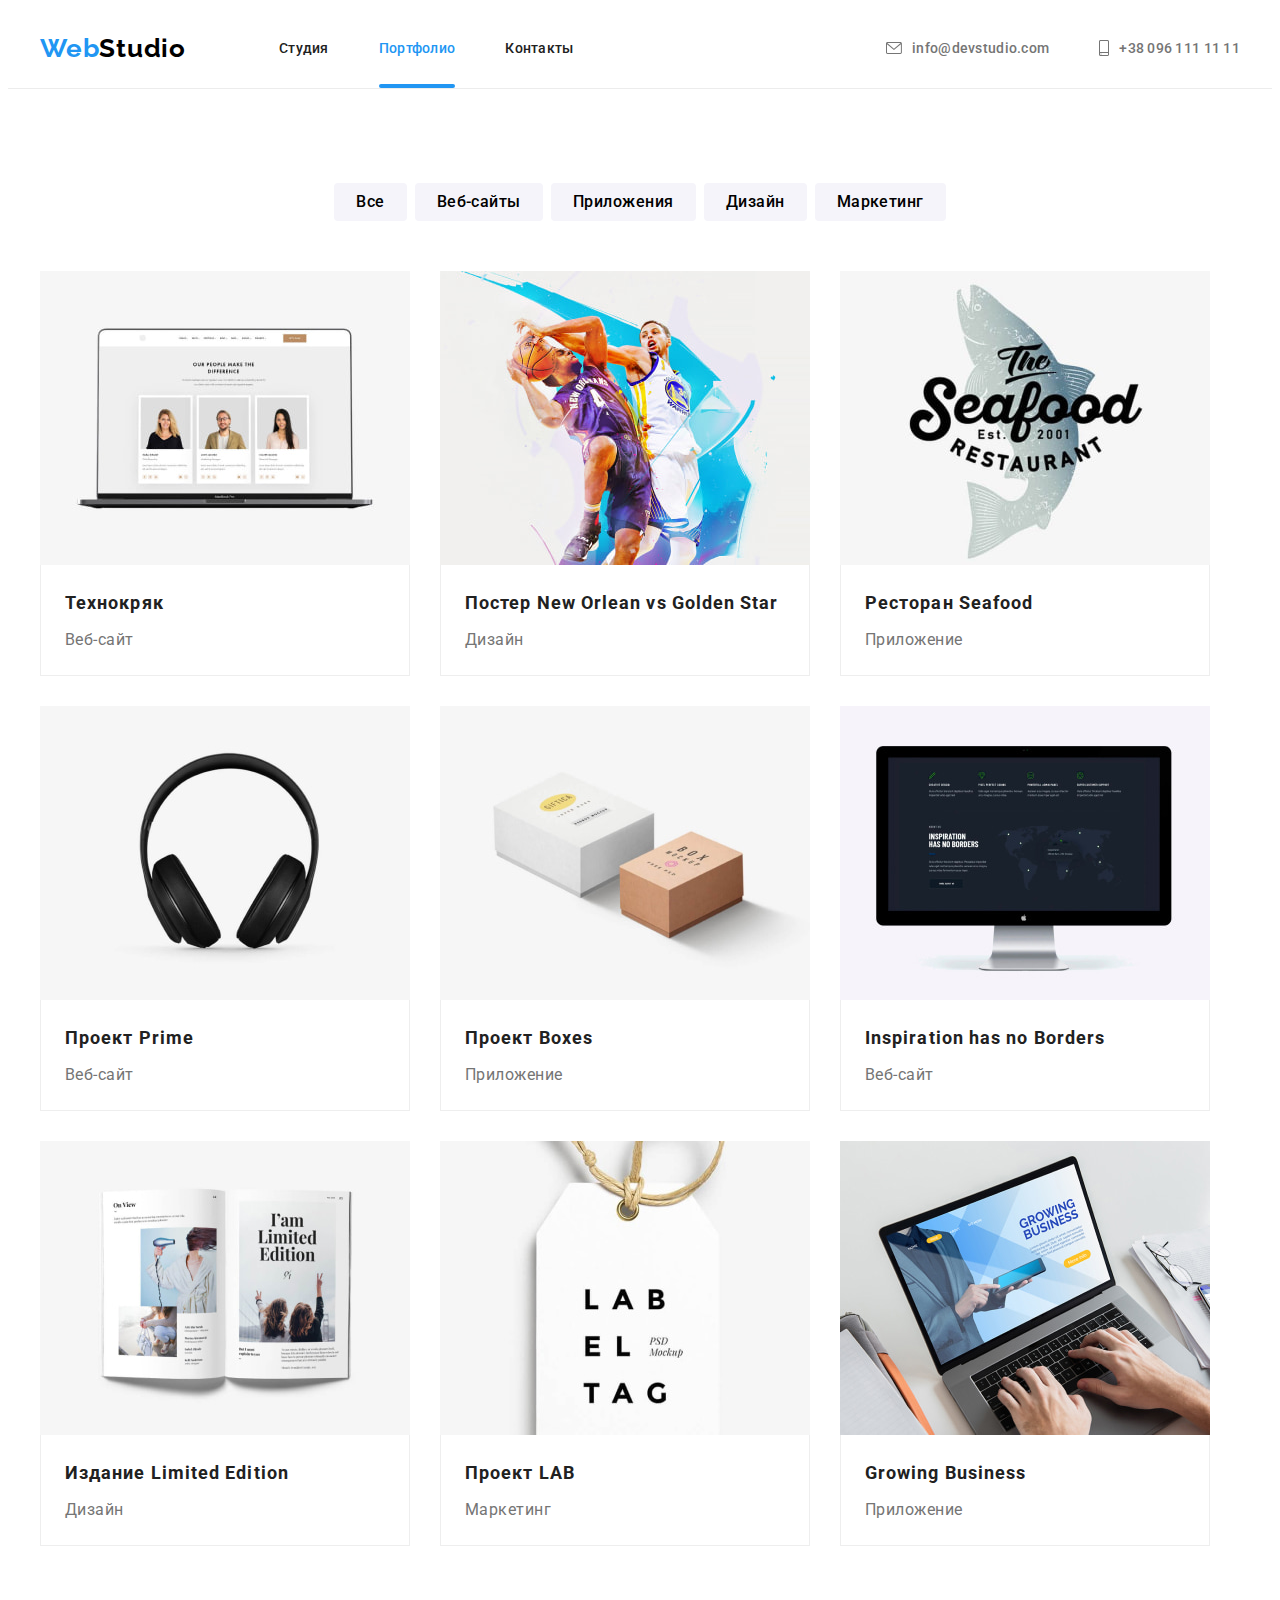
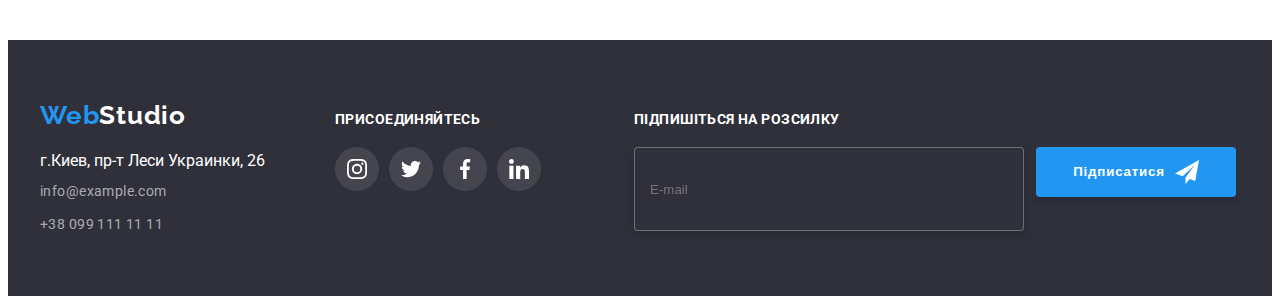
==== portfolio.html @ f4f4c323 "Initial commit" ====
<!DOCTYPE html>
<html lang="ru">
  <head>
    <meta charset="UTF-8" />
    <meta http-equiv="X-UA-Compatible" content="IE=edge" />
    <meta name="viewport" content="width=device-width, initial-scale=1.0" />
    <title>Portfolio</title>
    <link
      rel="stylesheet"
      href="https://cdnjs.cloudflare.com/ajax/libs/modern-normalize/1.1.0/modern-normalize.min.css"
      integrity="sha512-wpPYUAdjBVSE4KJnH1VR1HeZfpl1ub8YT/NKx4PuQ5NmX2tKuGu6U/JRp5y+Y8XG2tV+wKQpNHVUX03MfMFn9Q=="
      crossorigin="anonymous"
      referrerpolicy="no-referrer"
    />
    <link rel="preconnect" href="https://fonts.googleapis.com" />
    <link rel="preconnect" href="https://fonts.gstatic.com" crossorigin />
    <link
      href="https://fonts.googleapis.com/css2?family=Raleway:wght@700&family=Roboto:wght@400;500;700;900&display=swap"
      rel="stylesheet"
    />
    <link rel="stylesheet" href="./css/styles.css" />
  </head>

  <body>
    <!--шапка-------------->
    <header class="header">
      <div class="container container-nav">
        <a class="logo link" href="./index.html"> <span>Web</span>Studio </a>
        <nav class="main-nav">
          <ul class="site-nav list">
            <li class="item">
              <a class="link" href="./index.html">Студия </a>
            </li>
            <li class="item">
              <a class="link current" href="./portfolio.html">Портфолио </a>
            </li>
            <li class="item">
              <a class="link" href="">Контакты </a>
            </li>
          </ul>
        </nav>
        <ul class="auth-nav list">
          <li class="item">
            <a class="contacts link" href="mailto:info@devstudio.com">
              <svg class="icon-auth-nav" width="16" height="12">
                <use href="./images/icons.svg#envelope"></use>
              </svg>
              info@devstudio.com
            </a>
          </li>
          <li class="item">
            <a class="contacts link" href="tel:+380961111111">
              <svg class="icon-auth-nav" width="10" height="16">
                <use href="./images/icons.svg#smartphone"></use>
              </svg>
              +38 096 111 11 11
            </a>
          </li>
        </ul>
      </div>
    </header>
    <main>
      <section class="portfolio section">
        <!------ фильтр кнопок ------->
        <div class="container portfolio-container">
          <h1 class="visually-hidden">Наши работы</h1>
          <ul class="portfolio-btn list">
            <li class="item"><button class="btn" type="button">Все</button></li>
            <li class="item"><button class="btn" type="button">Веб-сайты</button></li>
            <li class="item"><button class="btn" type="button">Приложения</button></li>
            <li class="item"><button class="btn" type="button">Дизайн</button></li>
            <li class="item"><button class="btn" type="button">Маркетинг</button></li>
          </ul>

          <!------ секция портфолио ----- -->

          <ul class="portfolio-list list">
            <li class="item">
              <a class="portfolio-link link" href="">
                <div class="portfolio-box">
                  <img src="./images/portfolio/pic1.jpg" alt="ноутбук" width="370" height="294" />
                  <div class="portfolio-overlay">
                    <p class="portfolio-overlay-text">
                      Ресурс предлагает комплексные предложения с разным уровнем функционала и
                      сервисов. Все это позволит посетителю получить исчерпывающие сведения о
                      компании или частном лице.
                    </p>
                  </div>
                </div>

                <div class="portfolio-wrapper">
                  <h2 class="portfolio-title">Технокряк</h2>
                  <p class="portfolio-text">Веб-сайт</p>
                </div>
              </a>
            </li>
            <li class="item">
              <a class="portfolio-link link" href="">
                <div class="portfolio-box">
                  <img
                    src="./images/portfolio/pic2.jpg"
                    alt="баскейтболисты"
                    width="370"
                    height="294"
                  />
                  <div class="portfolio-overlay">
                    <p class="portfolio-overlay-text">
                      Lorem ipsum dolor sit amet consectetur adipisicing elit. Expedita, recusandae.
                    </p>
                  </div>
                </div>
                <div class="portfolio-wrapper">
                  <h2 class="portfolio-title">Постер New Orlean vs Golden Star</h2>
                  <p class="portfolio-text">Дизайн</p>
                </div>
              </a>
            </li>
            <li class="item">
              <a class="portfolio-link link" href="">
                <div class="portfolio-box">
                  <img
                    src="./images/portfolio/pic3.jpg"
                    alt="постер ресторана"
                    width="370"
                    height="294"
                  />
                  <div class="portfolio-overlay">
                    <p class="portfolio-overlay-text">
                      Lorem ipsum dolor sit amet consectetur adipisicing elit. Expedita, recusandae.
                    </p>
                  </div>
                </div>
                <div class="portfolio-wrapper">
                  <h2 class="portfolio-title">Ресторан Seafood</h2>
                  <p class="portfolio-text">Приложение</p>
                </div>
              </a>
            </li>
            <li class="item">
              <a class="portfolio-link link" href="">
                <div class="portfolio-box">
                  <img src="./images/portfolio/pic4.jpg" alt="наушники" width="370" height="294" />
                  <div class="portfolio-overlay">
                    <p class="portfolio-overlay-text">
                      Lorem ipsum dolor sit amet consectetur adipisicing elit. Expedita, recusandae.
                    </p>
                  </div>
                </div>
                <div class="portfolio-wrapper">
                  <h2 class="portfolio-title">Проект Prime</h2>
                  <p class="portfolio-text">Веб-сайт</p>
                </div>
              </a>
            </li>
            <li class="item">
              <a class="portfolio-link link" href="">
                <div class="portfolio-box">
                  <img src="./images/portfolio/pic5.jpg" alt="коробки" width="370" height="294" />
                  <div class="portfolio-overlay">
                    <p class="portfolio-overlay-text">
                      Lorem ipsum dolor sit amet consectetur adipisicing elit. Expedita, recusandae.
                    </p>
                  </div>
                </div>
                <div class="portfolio-wrapper">
                  <h2 class="portfolio-title">Проект Boxes</h2>
                  <p class="portfolio-text">Приложение</p>
                </div>
              </a>
            </li>
            <li class="item">
              <a class="portfolio-link link" href="">
                <div class="portfolio-box">
                  <img src="./images/portfolio/pic6.jpg" alt="монитор" width="370" height="294" />
                  <div class="portfolio-overlay">
                    <p class="portfolio-overlay-text">
                      Lorem ipsum dolor sit amet consectetur adipisicing elit. Expedita, recusandae.
                    </p>
                  </div>
                </div>
                <div class="portfolio-wrapper">
                  <h2 class="portfolio-title">Inspiration has no Borders</h2>
                  <p class="portfolio-text">Веб-сайт</p>
                </div>
              </a>
            </li>
            <li class="item">
              <a class="portfolio-link link" href="">
                <div class="portfolio-box">
                  <img src="./images/portfolio/pic7.jpg" alt="книга" width="370" height="294" />
                  <div class="portfolio-overlay">
                    <p class="portfolio-overlay-text">
                      Lorem ipsum dolor sit amet consectetur adipisicing elit. Expedita, recusandae.
                    </p>
                  </div>
                </div>
                <div class="portfolio-wrapper">
                  <h2 class="portfolio-title">Издание Limited Edition</h2>
                  <p class="portfolio-text">Дизайн</p>
                </div>
              </a>
            </li>
            <li class="item">
              <a class="portfolio-link link" href="">
                <div class="portfolio-box">
                  <img src="./images/portfolio/pic8.jpg" alt="бирка" width="370" height="294" />
                  <div class="portfolio-overlay">
                    <p class="portfolio-overlay-text">
                      Lorem ipsum dolor sit amet consectetur adipisicing elit. Expedita, recusandae.
                    </p>
                  </div>
                </div>
                <div class="portfolio-wrapper">
                  <h2 class="portfolio-title">Проект LAB</h2>
                  <p class="portfolio-text">Маркетинг</p>
                </div>
              </a>
            </li>
            <li class="item">
              <a class="portfolio-link link" href="">
                <div class="portfolio-box">
                  <img src="./images/portfolio/pic9.jpg" alt="ноутбук" width="370" height="294" />
                  <div class="portfolio-overlay">
                    <p class="portfolio-overlay-text">
                      Lorem ipsum dolor sit amet consectetur adipisicing elit. Expedita, recusandae.
                    </p>
                  </div>
                </div>
                <div class="portfolio-wrapper">
                  <h2 class="portfolio-title">Growing Business</h2>
                  <p class="portfolio-text">Приложение</p>
                </div>
              </a>
            </li>
          </ul>
        </div>
      </section>
    </main>
    <!-------- Подвал------------------->
    <footer class="footer">
      <div class="container footer-container">
        <div class="left">
          <a class="logo-footer link" href="./index.html"> <span>Web</span>Studio </a>
          <address>
            <ul class="Address list">
              <li class="item">
                <a
                  class="address-map link"
                  href="https://goo.gl/maps/EmExBme9vj8FNuMq9"
                  target="_blank"
                  rel="noreferrer noopener"
                  >г.Киев, пр-т Леси Украинки, 26</a
                >
              </li>
              <li class="item">
                <a class="address-contact link" href="maito:info@example.com">info@example.com</a>
              </li>
              <li class="item">
                <a class="address-contact link" href="tel:+380991111111">+38 099 111 11 11</a>
              </li>
            </ul>
          </address>
        </div>
        <div class="right">
          <h3 class="right-title">присоединяйтесь</h3>
          <ul class="socials list">
            <li class="socials-item">
              <a
                class="socials-link socials-footer link"
                href=""
                target="_blank"
                rel="noopener noreferrer"
                aria-label="instagram"
              >
                <svg class="social-icons" width="20" height="20">
                  <use href="./images/icons.svg#instagram"></use>
                </svg>
              </a>
            </li>
            <li class="socials-item">
              <a
                class="socials-link socials-footer link"
                href=""
                target="_blank"
                rel="noopener noreferrer"
                aria-label="instagram"
              >
                <svg class="social-icons" width="20" height="20">
                  <use href="./images/icons.svg#twitter"></use>
                </svg>
              </a>
            </li>
            <li class="socials-item">
              <a
                class="socials-link socials-footer link"
                href=""
                target="_blank"
                rel="noopener noreferrer"
                aria-label="instagram"
              >
                <svg class="social-icons" width="20" height="20">
                  <use href="./images/icons.svg#facebook"></use>
                </svg>
              </a>
            </li>
            <li class="socials-item">
              <a
                class="socials-link socials-footer link"
                href=""
                target="_blank"
                rel="noopener noreferrer"
                aria-label="instagram"
              >
                <svg class="social-icons" width="20" height="20">
                  <use href="./images/icons.svg#linkedin"></use>
                </svg>
              </a>
            </li>
          </ul>
        </div>

        <form class="form-footer" name="subscribe">
          <h2 class="form-title">Підпишіться на розсилку</h2>
          <div class="form-footer-wrap">
            <label>
              <input class="form-footer-email" type="email" name="email" placeholder="E-mail" />
            </label>
            <button class="form-footer-btn" type="submit">
              Підписатися
              <svg width="24" height="24">
                <use href="./images/icons.svg#icon-send"></use>
              </svg>
            </button>
          </div>
        </form>
      </div>
    </footer>
  </body>
</html>
---- css/styles.css ----
/* цвет основного текста черный #757575  ; */
/* вторичный цвет текста #212121 */
/* background секции hero #2F303A; */
/* цвет logo #000000 и #2196F3 */

:root{
    --accent-color: #2196F3;
    --primary-txt-cl: #757575;
    --title-txt-cl: #212121;
    --primary-bg-cl: #2F303A;
    --secondary-bg-cl: #F5F4FA; 
    --white-cl: #FFFFFF;
    --card-bg-cl:#FFFFFF;
}
body {
    color: var(--primary-text-color);
    font-family: 'Roboto', sans-serif;
    }

.list {
    list-style: none;
}
.link {
    text-decoration: none;
}
.container {
    width: 1200px;
    margin-left: auto;
    margin-right: auto;
    padding-left: 15px;
    padding-right: 15px;
}
h1, h2, h3, p {
    margin: 0;
}

ul {
    padding: 0;
    margin: 0;
}
.section {
    padding-top: 94px;
    padding-bottom: 94px;
}
img {
    display: block;
}
.visually-hidden {
    position: absolute;
    width: 1px;
    height: 1px;
    margin: -1px;
    border: 0;
    padding: 0;

    white-space: nowrap;
    clip-path: inset(100%);
    clip: rect(0 0 0 0);
    overflow: hidden;
}

/* -----header----- */
.header {
    width: 100%;
    font-weight: 500;
    font-size: 14px;
    line-height: calc(16 / 14);
    letter-spacing: 0.02em;
    border-bottom: 1px solid #ECECEC;
     }
.container-nav {
    align-items: center;
    display: flex;
    
}
.logo {
    transition: color 250ms;
    transition-timing-function: cubic-bezier(0.4, 0, 0.2, 1);
    
    color: #000000;
    font-family: 'Raleway', sans-serif;
    font-weight: 700;
    font-size: 26px;
    line-height: 1.19;
    letter-spacing: 0.03em;
    
}
span {
    color: var(--accent-color)
}
.logo:hover,
.logo:focus {
    color: var(--accent-color);
}
.main-nav {
margin-left: 93px;
}

.site-nav {
    display: flex;
    }

.site-nav .item:not(:last-child) {
    margin-right: 50px;
}
.site-nav .link {
    transition: color 250ms;
    transition-timing-function: cubic-bezier(0.4, 0, 0.2, 1);

    display: block;
    color: var(--title-txt-cl);
    padding-top: 32px;
    padding-bottom: 32px;
    
}
.site-nav .link:hover,
.site-nav .link:focus {
color: var(--accent-color);
}
.site-nav .link.current {
color: var(--accent-color);
position: relative;
}
.current::after {
    content:'';
    position: absolute;
    bottom: 0;
    left: 0;

    display: block;
    width: 100%;
    height: 4px;

    border-radius: 2px;
    background-color: var(--accent-color);
}

.auth-nav {
    display: flex;
    align-items: center;
    margin-left: auto;
}
.auth-nav .link {
    display: block;
    padding-top: 32px;
    padding-bottom: 32px;
}
.auth-nav .item + .item {
    margin-left: 50px;
    
}
.contacts {
    color: var(--primary-txt-cl); 
    transition: color 250ms;
    transition-timing-function: cubic-bezier(0.4, 0, 0.2, 1);
     
}

.item .contacts {
    display: flex;
    align-items: center;
}


.icon-auth-nav {
    margin-right: 10px;
}

.contacts:hover,
.contacts:focus {
    color: var(--accent-color);
}
.contacts svg {
    fill: currentColor;
}

/* section hero */
.hero {
    background-color: var(--primary-bg-cl);
    text-align: center;
    padding-top: 200px;
    padding-bottom: 200px;
}
.hero .title {
    color: #FFFFFF;
    font-weight: 900;
    font-size: 44px;
    line-height: 1.36;
    letter-spacing: 0.06em;
    text-transform: uppercase;
    width: 696px;
    margin-left: auto;
    margin-right: auto;
    margin-top: 40xp;
    
}   
.btn-hero {
    color: var(--white-cl);
    background-color: #188CE8;
    font-family: inherit;
    font-weight: 700;
    font-size: 16px;
    line-height: 1.88;
    letter-spacing: 0.06em;
    cursor: pointer;
    width: 200px;
    height: 50px;
    box-shadow: 0px 4px 4px rgba(0, 0, 0, 0.15);
     border-radius: 4px;
     border: none;

    transition: background-color 250ms;
    transition-timing-function: cubic-bezier(0.4, 0, 0.2, 1);
}
.btn-container {
    margin-top: 30px;
}
.btn-hero:hover,
.btn-hero:focus {
    background-color: var(--accent-color);
}

.overlay {
    max-width: 1600px;
    min-height: 600px;
    margin-left: auto;
    margin-right: auto;
    background-image: linear-gradient(to right, rgba(47, 48, 58, 0.4),rgba(47, 48, 58, 0.4)), url(../images/hero/Img.jpg);
    background-repeat:no-repeat;
    background-position: center;

}
/* Benefits */
.Benefits-list {
    display: flex;
}

.Benefits .title {
    color: var(--title-txt-cl);
    font-size: 14px;
    line-height: calc(16 / 14);
    letter-spacing: 0.03em;
    text-transform: uppercase;
}
.Benefits .text {
    color: var(--primary-txt-cl);
    font-size: 14px;
    line-height: calc(24 / 14);
    letter-spacing: 0.03em;
    max-width: 270px;
    margin-top: 10px;
    
}
.Benefits li:not(:last-child) {
margin-right: 30px;
}
.benefits-icons {
    display: flex;
    align-items: center;
    justify-content: center;
    width: 270px;
    height: 120px;
    background-color: var(--secondary-bg-cl);
    margin-bottom: 30px;
    

}

/* section чем мы занимаемся */
.work-section {
    padding-bottom:  94px;
}

.work-title,
.team-title,
.clients-title {
    color: var(--title-txt-cl);
    font-size: 36px;
    line-height: 1.17;
    letter-spacing: 0.03em;
    text-align: center;
    
}
.work-list {
    display: flex;
    gap: 30px;
    margin-top: 50px;
    margin-bottom: 0;
}
.work-thumb {
    position: relative;
    display: flex;
    align-items: center;
    justify-content: center;
}
.work-thumb::after {
   content: "";
   position: absolute;
   width: 100%;
   height: 70px;
   bottom: 0;
   background-color:rgba(47, 48, 58, 0.8);


}
.work-text {
    position: absolute;
    z-index: 1;
    bottom: 0;
    padding-bottom: 27px;
    
    font-weight: 700;
    font-size: 14px;
    line-height: calc(16 / 14);
    letter-spacing: 0.03em;
    text-transform: uppercase;
     color: var(--white-cl);

    
}

   /* section наша команда */
   .team {
    background-color: var(--secondary-bg-cl);
   }
   
   
   .team-title {
    margin-bottom: 50px;
   }
   .team-list {
    display: flex;
    flex-wrap: wrap;
    gap: 30px;
    
   }
   .team-list .item {
    background-color:var(--card-bg-cl);
   }
   .team-wrapper {
    padding-top: 30px;
    padding-bottom: 30px;
    text-align: center;
    width: 270px;
    box-shadow: 0px 1px 3px rgba(0, 0, 0, 0.12), 0px 1px 1px rgba(0, 0, 0, 0.14), 0px 2px 1px rgba(0, 0, 0, 0.2);
        border-radius: 0px 0px 4px 4px;
   
   }
   
.team-descr {
    color: var(--title-txt-cl);
    font-weight: 500;
    font-size: 16px;
    line-height: calc(19 / 16);   
    letter-spacing: 0.03em;
    margin-bottom: 10px;
    
}
.team-text {
    color: var(--primary-txt-cl);
    line-height: calc(19 / 16);    
    letter-spacing: 0.03em;
}

.socials {
    display: flex;
    align-items: center;
    justify-content: center;
    gap: 10px;
    margin-top: 16px;
    
 
}
.socials svg {
    fill: #AFB1B8;        
}
.socials-link {
    width: 44px;
    height: 44px;
    border-radius: 50%;
    display: flex;
    align-items: center;
    justify-content: center;
   
    transition: background-color 250ms;
    transition-timing-function: cubic-bezier(0.4, 0, 0.2, 1);
}
.socials-link:hover,
.socials-link:focus {
 background-color: var(--accent-color);
}
.social-icons {
    transition: fill 250ms;
    transition-timing-function: cubic-bezier(0.4, 0, 0.2, 1);

}
.socials-link:hover .social-icons {
    fill: var(--white-cl);
}
.socials-link:focus .social-icons {
    fill: var(--white-cl);
}

    /* Наши клиенты */
.clients-list {
    display: flex;
    align-items: center;
    justify-content: center;
    margin-top: 50px;
}

.clients-item {
width: 170px;
height: 92px;
}

.clients-link {
    display: flex;
    align-items: center;
    justify-content: center;
    width: 100%;
    height: 100%;
    border: 1px solid #AFB1B8;
    border-radius: 4px;
    
    transition: border-color 250ms cubic-bezier(0.4, 0, 0.2, 1);
    
}

.clients-icon {
    transition: fill 250ms;
    transition-timing-function: cubic-bezier(0.4, 0, 0.2, 1);
}
.clients-item:not(:last-child) {
    margin-right: 30px;
} 
.clients-item svg {
    fill: #AFB1B8;
}
.clients-link:hover,
.clients-link:focus {
    border-color: var(--accent-color);
    
}

.clients-link:hover .clients-icon {
    fill: var(--accent-color);
}
.clients-link:focus .clients-icon {
    fill: var(--accent-color);
}





/* footer */
.footer {
    background-color: var(--primary-bg-cl);
    padding-top: 60px;
    padding-bottom: 60px;
}
.footer-container {
    display: flex;
    align-items: baseline;
}
.logo-footer {
    color: var(--white-cl);
    font-family: 'Raleway';
    font-style: normal;
    font-weight: 700;
    font-size: 26px;
    line-height: calc(31 /26);
    letter-spacing: 0.03em;

    transition: color 250ms;
    transition-timing-function: cubic-bezier(0.4, 0, 0.2, 1);
    
}
.logo-footer:hover,
.logo-footer:focus {
    color: var(--accent-color);
}

.address-map {
    color: var(--white-cl);
    transition: color 250ms;
    transition-timing-function: cubic-bezier(0.4, 0, 0.2, 1);

}
.address-contact {
    color: rgba(255, 255, 255, 0.6);
    font-weight: 400;
    font-size: 14px;
    line-height: calc(24 / 14);
    letter-spacing: 0.03em;
    
    transition: color 250ms;
    transition-timing-function: cubic-bezier(0.4, 0, 0.2, 1);

}
.address-map:hover,
.address-map:focus {
    color: var(--accent-color);
}
.address-contact:hover,
.address-contact:focus {
    color: var(--accent-color);
}
 address {
    font-style: normal;
    margin-top: 20px;
 }  
 address li +.item {
    margin-top: 9px;
 }
.right-title {
 font-size: 14px;
 line-height: calc(16 / 14);
 letter-spacing: 0.03em;
 text-transform: uppercase;
 color: #FFFFFF;
 margin-bottom: 20px;
}
.socials-footer {
    background-color:rgba(255, 255, 255, 0.1);
}
.right .socials-link  svg {
fill: white;
}
/* -----Модальное окно ----- */
.backdrop {
    position: fixed;
    top: 0;
    left: 0;
    
    width: 100%;
    height: 100%;
    background-color: rgba(0, 0, 0, 0.2);
    transition: opacity 350ms ease-in, visibility 350ms ease-in;
    
}
.backdrop.is-hidden {
    visibility: hidden;
    opacity: 0;
    pointer-events: none;
    
}
.modal {
    position: absolute;
    top: 50%;
    left: 50%;
    transform: translate(-50%, -50%);
    
    width: 528px;
    height: 581px;
    padding: 40px 39px 40px 41px;
        
    background-color: var(--white-cl);
    
}
.modal-btn {
    position: absolute;
    top: 8px;
    right: 8px;
    display: flex;
    align-items: center;
    justify-content: center;
    

    width: 30px;
    height: 30px;
    padding: 0;

    border-radius: 50%;
    border: 1px solid rgba(0, 0, 0, 0.1);
    background-color: #fff;
    cursor: pointer;  
}
.modal-btn:hover,
.modal-btn:focus {
    fill: var(--accent-color);
    outline: transparent;
    border-color: var(--accent-color);

    transition: border-color 250ms cubic-bezier(0.4, 0, 0.2, 1) ;
}
.form-modal {
    text-align: center;
}
.registr-form-group {
    margin-bottom: 20px;
}

.modal-title {
    display: block;
    font-weight: 700;
    font-size: 20px;
    line-height: calc(23 / 20);
    text-align: center;
    letter-spacing: 0.03em;
    color: var(--title-txt-cl);
    margin-bottom: 12px;
}
.form-modal-label {
    display: block;
    position: relative;
    margin-bottom: 10px;
    font-weight: 400;
    font-size: 12px;
    line-height: calc(14 / 12);
    letter-spacing: 0.01em;
    
    color: var(--primary-txt-cl);
}

.label-title {
    
    display: block;
    text-align: left; 
    margin-bottom: 4px;
    
    font-weight: 400;
    font-size: 12px;
    line-height: calc(14 / 12);
    letter-spacing: 0.01em;

    color: var(--primary-txt-cl);


}

.form-modal-field {
    width: 100%;
    height: 40px;
    padding: 15px;
    padding-left: 45px;

    outline: transparent;
    
    border: 1px solid rgba(33, 33, 33, 0.2);
    border-radius: 4px;
}


.form-modal-field:hover,
.form-modal-field:focus {
    border-color: var(--accent-color);
    transition: border-color 250ms cubic-bezier(0.4, 0, 0.2, 1);
}
.form-modal-field:hover + .form-icon,
.form-modal-field:focus + .form-icon {
    fill: var(--accent-color);
    transition: fill 250ms cubic-bezier(0.4, 0, 0.2, 1);
}


.form-icon {
    position: absolute;
    bottom: 10px;
    left: 15px;
}


.form-modal textarea {
    height: 120px;
    width: 100%;
    padding: 12px 16px;
    resize: none;
    outline: transparent;
    border: 1px solid rgba(33, 33, 33, 0.2);
    border-radius: 4px;
}
.form-modal textarea:hover,
.form-modal textarea:focus {
    border-color: var(--accent-color);
    transition: border-color 250ms cubic-bezier(0.4, 0, 0.2, 1);
}

.form-modal-checkbox {
    display: flex;
    align-items: center;
    justify-content: center;
    gap: 8px;
    text-underline-position: under;
}

.checkbox-input:checked + .checkbox-icon .checkbox-icon-uncheck {
    opacity: 0;
    transition: opacity 250ms cubic-bezier(0.4, 0, 0.2, 1);
}
.checkbox-icon-check {
    opacity: 0;
    transition: opacity 250ms cubic-bezier(0.4, 0, 0.2, 1);
}
.checkbox-input:checked+.checkbox-icon .checkbox-icon-check {
    opacity: 1;
}

.form-agreement {
    font-weight: 400;
    font-size: 14px;
    
    user-select: none;
    
    line-height: calc(24 / 14);
    letter-spacing: 0.03em;
    color: var(--primary-txt-cl);
}
.link-license {
    color: var(--accent-color);
    
}

.form-modal-btn {
    display: inline-flex;
    align-items: center;
    justify-content: center;
    width: 200px;
    height: 50px;
    
    font-weight: 700;
    line-height: calc(30 / 16);
    letter-spacing: 0.06em;
    margin-top: 30px;

    color: #FFFFFF;
    cursor: pointer;


    box-shadow: 0px 4px 4px rgba(0, 0, 0, 0.15);
    border-radius: 4px;
    border-color: transparent;
    background-color: var(--accent-color);
}
.form-modal-btn:hover,
.form-modal-btn:focus {
    background-color: #188CE8;
    transition: background-color 250ms cubic-bezier(0.4, 0, 0.2, 1);
    
}

.left {
    margin-right: 70px;
}
.right {
    margin-right: 93px;
}


.form-title {
      
    font-size: 14px;
    line-height: calc(16 / 14);
    letter-spacing: 0.03em;
    text-transform: uppercase;
    margin-bottom: 20px;

    color: #FFFFFF;
}
.form-footer-wrap {
    display: flex;
    gap: 12px;
}
.form-footer-btn {
    display: flex;
    align-items: center;
    justify-content: center;
    gap: 10px;
    width: 200px;
    height: 50px;

    font-weight: 700;
    line-height: calc(30 / 16);
    text-align: center;
    letter-spacing: 0.06em;
    
    
    color: #FFFFFF;
    cursor: pointer;


    box-shadow: 0px 4px 4px rgba(0, 0, 0, 0.15);
    border-radius: 4px;
    border-color: transparent;
    background-color: var(--accent-color);
}
.form-footer-email {
    width: 358px;
    height: 50px;
    padding: 16px 15px;

    border: 1px solid rgba(255, 255, 255, 0.3);
    filter: drop-shadow(0px 4px 4px rgba(0, 0, 0, 0.15));
    border-radius: 4px;
    color: white;
    background-color: var(--primary-bg-cl);
}



/* ----- portfolio page----------*/

/* ------button list---- */
.btn {
    font-family: inherit;
    font-weight: 500;
    font-size: 16px;
    line-height: calc(26 / 16);
    letter-spacing: 0.03em;
    cursor: pointer;
    background-color: var(--secondary-bg-cl);
}
.portfolio-btn {
    display: flex;
    justify-content: center;
    margin-bottom: 50px;

}

.portfolio-btn .item+.item {
    margin-left: 8px;
    
}
.portfolio-btn .btn {
    padding: 6px 22px;
    background-color: var(--secondary-bg-cl);
    border: none;
    border-radius: 4px;
}
.btn {
    transition: color 250ms, background-color 250ms, box-shadow 250ms;
    transition-timing-function: cubic-bezier(0.4, 0, 0.2, 1);
}
 .btn:hover,
 .btn:focus {
    color: var(--white-cl);
    background-color: var(--accent-color);
    box-shadow: 0px 3px 1px rgba(0, 0, 0, 0.1), 0px 1px 2px rgba(0, 0, 0, 0.08), 0px 2px 2px rgba(0, 0, 0, 0.12);
 }
/* -----portfolio list----- */
.portfolio-list .item {
    width: 370px;
}

.portfolio-link {
    display: block;
    transition: box-shadow 250ms;
    transition-timing-function: cubic-bezier(0.4, 0, 0.2, 1);
   
}

.portfolio-link:hover,
.portfolio-link:focus {
    box-shadow: 0px 1px 1px rgba(0, 0, 0, 0.12), 0px 4px 4px rgba(0, 0, 0, 0.06), 1px 4px 6px rgba(0, 0, 0, 0.16);
}


.portfolio-title {
    font-size: 18px;
    line-height: calc(36 / 18);   
    letter-spacing: 0.06em;
    color: var(--title-txt-cl);
    margin-bottom: 4px;
}
.portfolio-text {
    color: var(--primary-txt-cl);
    line-height: calc(30 / 16);
    letter-spacing: 0.03em;
  
}
.portfolio-list {
    display: flex;
    flex-wrap: wrap;
    gap: 30px;
} 
.container-item {
    position: relative;
}
.portfolio-box {
    position: relative;
    overflow: hidden;
}


.portfolio-link:hover, 
.portfolio-link:focus .portfolio-overlay {
    transform: translateY(0);
}

.portfolio-overlay {
    position: absolute;
    display: flex;
    align-items: center;

    transform: translateY(100%);
    transition: transform 250ms;
    transition-timing-function: cubic-bezier(0.4, 0, 0.2, 1);
        
    top: 0;
    left: 0;
    width: 100%;
    height: 100%;
    background-color: var(--accent-color);
    
}
.portfolio-overlay-text {
    font-weight: 400;
    font-size: 18px;
    line-height: calc(28 / 18);
    letter-spacing: 0.03em;
    color: #FFFFFF;
    padding-left: 24px;
    padding-right: 24px;
    
    
}
.portfolio-wrapper {
    border: 1px solid #EEEEEE;
    border-top: none;
    padding: 20px 24px;

}
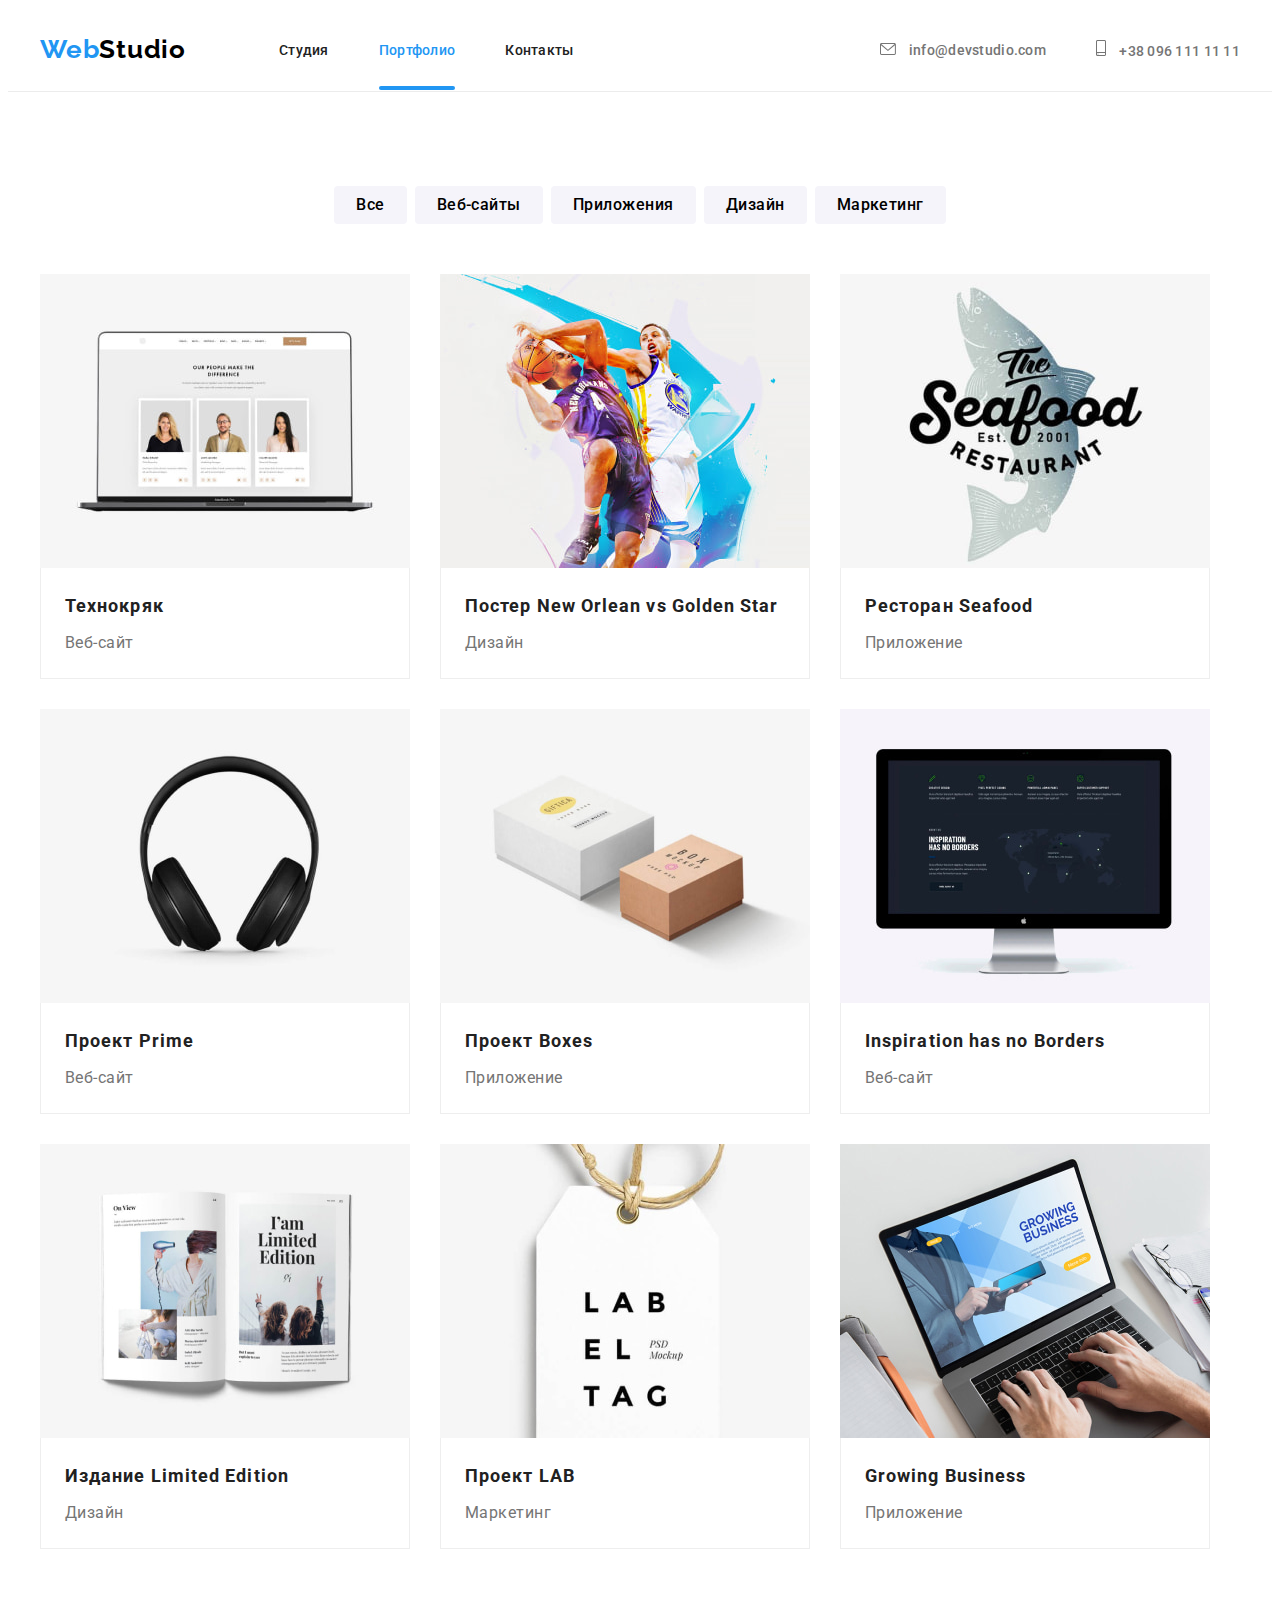
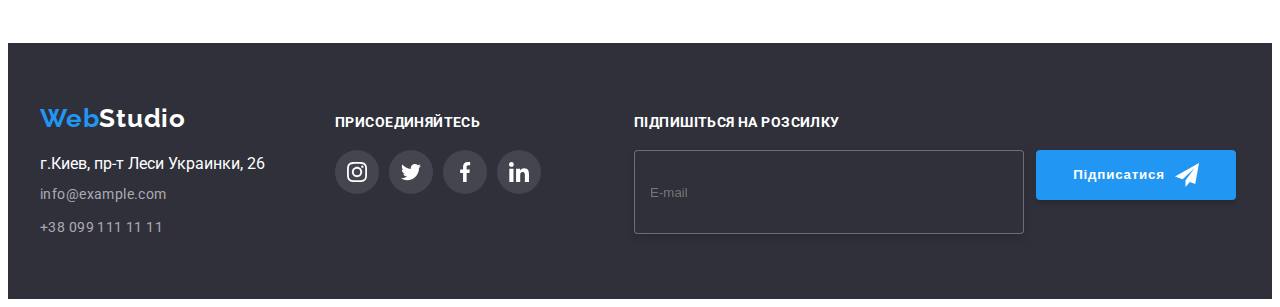
==== commit 6009e1b9: "hw7_bem" ====
--- a/portfolio.html
+++ b/portfolio.html
@@ -24,33 +24,33 @@
   <body>
     <!--шапка-------------->
     <header class="header">
-      <div class="container container-nav">
+      <div class="container nav-container">
         <a class="logo link" href="./index.html"> <span>Web</span>Studio </a>
-        <nav class="main-nav">
-          <ul class="site-nav list">
-            <li class="item">
-              <a class="link" href="./index.html">Студия </a>
-            </li>
-            <li class="item">
-              <a class="link current" href="./portfolio.html">Портфолио </a>
-            </li>
-            <li class="item">
-              <a class="link" href="">Контакты </a>
+        <nav class="nav">
+          <ul class="nav__list list">
+            <li class="nav__item">
+              <a class="nav__link link" href="./index.html">Студия </a>
+            </li>
+            <li class="nav__item">
+              <a class="nav__link link nav__link--current" href="./portfolio.html">Портфолио </a>
+            </li>
+            <li class="nav__item">
+              <a class="nav__link link" href="">Контакты </a>
             </li>
           </ul>
         </nav>
         <ul class="auth-nav list">
-          <li class="item">
-            <a class="contacts link" href="mailto:info@devstudio.com">
-              <svg class="icon-auth-nav" width="16" height="12">
+          <li class="auth-nav__item">
+            <a class="auth-nav__contacts link" href="mailto:info@devstudio.com">
+              <svg class="auth-nav__icon" width="16" height="12">
                 <use href="./images/icons.svg#envelope"></use>
               </svg>
               info@devstudio.com
             </a>
           </li>
-          <li class="item">
-            <a class="contacts link" href="tel:+380961111111">
-              <svg class="icon-auth-nav" width="10" height="16">
+          <li class="auth-nav__item">
+            <a class="auth-nav__contacts link" href="tel:+380961111111">
+              <svg class="auth-nav__icon" width="10" height="16">
                 <use href="./images/icons.svg#smartphone"></use>
               </svg>
               +38 096 111 11 11
--- a/css/styles.css
+++ b/css/styles.css
@@ -68,7 +68,7 @@
     letter-spacing: 0.02em;
     border-bottom: 1px solid #ECECEC;
      }
-.container-nav {
+.nav-container {
     align-items: center;
     display: flex;
     
@@ -92,18 +92,18 @@
 .logo:focus {
     color: var(--accent-color);
 }
-.main-nav {
+.nav {
 margin-left: 93px;
 }
 
-.site-nav {
+.nav__list {
     display: flex;
     }
 
-.site-nav .item:not(:last-child) {
+.nav__item:not(:last-child) {
     margin-right: 50px;
 }
-.site-nav .link {
+.nav__link {
     transition: color 250ms;
     transition-timing-function: cubic-bezier(0.4, 0, 0.2, 1);
 
@@ -113,15 +113,15 @@
     padding-bottom: 32px;
     
 }
-.site-nav .link:hover,
-.site-nav .link:focus {
+.nav__link:hover,
+.nav__link:focus {
 color: var(--accent-color);
 }
-.site-nav .link.current {
+.nav__link--current {
 color: var(--accent-color);
 position: relative;
 }
-.current::after {
+.nav__link--current::after {
     content:'';
     position: absolute;
     bottom: 0;
@@ -139,40 +139,28 @@
     display: flex;
     align-items: center;
     margin-left: auto;
-}
-.auth-nav .link {
+    gap: 50px;
+}
+
+.auth-nav__contacts {
     display: block;
     padding-top: 32px;
     padding-bottom: 32px;
-}
-.auth-nav .item + .item {
-    margin-left: 50px;
-    
-}
-.contacts {
+    
     color: var(--primary-txt-cl); 
-    transition: color 250ms;
-    transition-timing-function: cubic-bezier(0.4, 0, 0.2, 1);
+    transition: color 250ms cubic-bezier(0.4, 0, 0.2, 1);
      
 }
 
-.item .contacts {
-    display: flex;
-    align-items: center;
-}
-
-
-.icon-auth-nav {
+.auth-nav__contacts:hover,
+.auth-nav__contacts:focus {
+    color: var(--accent-color);
+}
+.auth-nav__icon {
     margin-right: 10px;
-}
-
-.contacts:hover,
-.contacts:focus {
-    color: var(--accent-color);
-}
-.contacts svg {
     fill: currentColor;
 }
+
 
 /* section hero */
 .hero {
@@ -181,46 +169,50 @@
     padding-top: 200px;
     padding-bottom: 200px;
 }
-.hero .title {
-    color: #FFFFFF;
+.hero__title {
+    width: 696px;
+    margin-left: auto;
+    margin-right: auto;
+    margin-top: 40xp;
+   
     font-weight: 900;
     font-size: 44px;
     line-height: 1.36;
     letter-spacing: 0.06em;
     text-transform: uppercase;
-    width: 696px;
-    margin-left: auto;
-    margin-right: auto;
-    margin-top: 40xp;
-    
-}   
-.btn-hero {
-    color: var(--white-cl);
-    background-color: #188CE8;
+    color: #FFFFFF;   
+}  
+
+.hero__container {
+    margin-top: 30px;
+}
+.hero__btn {
+    width: 200px;
+    height: 50px;
+    
     font-family: inherit;
     font-weight: 700;
     font-size: 16px;
     line-height: 1.88;
     letter-spacing: 0.06em;
     cursor: pointer;
-    width: 200px;
-    height: 50px;
+    
     box-shadow: 0px 4px 4px rgba(0, 0, 0, 0.15);
-     border-radius: 4px;
-     border: none;
+    border-radius: 4px;
+    border: none;
+    color: var(--white-cl);
+    background-color: #188CE8;
 
     transition: background-color 250ms;
     transition-timing-function: cubic-bezier(0.4, 0, 0.2, 1);
 }
-.btn-container {
-    margin-top: 30px;
-}
-.btn-hero:hover,
-.btn-hero:focus {
+
+.hero__btn:hover,
+.hero__btn:focus {
     background-color: var(--accent-color);
 }
 
-.overlay {
+.hero-overlay {
     max-width: 1600px;
     min-height: 600px;
     margin-left: auto;
@@ -231,48 +223,50 @@
 
 }
 /* Benefits */
-.Benefits-list {
-    display: flex;
-}
-
-.Benefits .title {
-    color: var(--title-txt-cl);
-    font-size: 14px;
-    line-height: calc(16 / 14);
-    letter-spacing: 0.03em;
-    text-transform: uppercase;
-}
-.Benefits .text {
-    color: var(--primary-txt-cl);
-    font-size: 14px;
-    line-height: calc(24 / 14);
-    letter-spacing: 0.03em;
-    max-width: 270px;
-    margin-top: 10px;
-    
-}
-.Benefits li:not(:last-child) {
-margin-right: 30px;
-}
-.benefits-icons {
-    display: flex;
-    align-items: center;
-    justify-content: center;
+.Benefits__list {
+    display: flex;
+}
+.benefits__wrap {
+    display: flex;
+    align-items: center;
+    justify-content: center;
+    
     width: 270px;
     height: 120px;
     background-color: var(--secondary-bg-cl);
     margin-bottom: 30px;
-    
-
-}
+
+}
+
+.Benefits__title {
+    color: var(--title-txt-cl);
+    font-size: 14px;
+    line-height: calc(16 / 14);
+    letter-spacing: 0.03em;
+    text-transform: uppercase;
+}
+.Benefits__text {
+    font-size: 14px;
+    line-height: calc(24 / 14);
+    letter-spacing: 0.03em;
+    max-width: 270px;
+    margin-top: 10px;
+    
+    color: var(--primary-txt-cl);   
+}
+
+.benefits__item:not(:last-child) {
+margin-right: 30px;
+}
+
 
 /* section чем мы занимаемся */
 .work-section {
     padding-bottom:  94px;
 }
 
-.work-title,
-.team-title,
+.work__title,
+.team_title,
 .clients-title {
     color: var(--title-txt-cl);
     font-size: 36px;
@@ -281,19 +275,19 @@
     text-align: center;
     
 }
-.work-list {
+.work__list {
     display: flex;
     gap: 30px;
     margin-top: 50px;
     margin-bottom: 0;
 }
-.work-thumb {
+.work__thumb {
     position: relative;
     display: flex;
     align-items: center;
     justify-content: center;
 }
-.work-thumb::after {
+.work__thumb::after {
    content: "";
    position: absolute;
    width: 100%;
@@ -303,7 +297,7 @@
 
 
 }
-.work-text {
+.work__text {
     position: absolute;
     z-index: 1;
     bottom: 0;
@@ -315,7 +309,6 @@
     letter-spacing: 0.03em;
     text-transform: uppercase;
      color: var(--white-cl);
-
     
 }
 
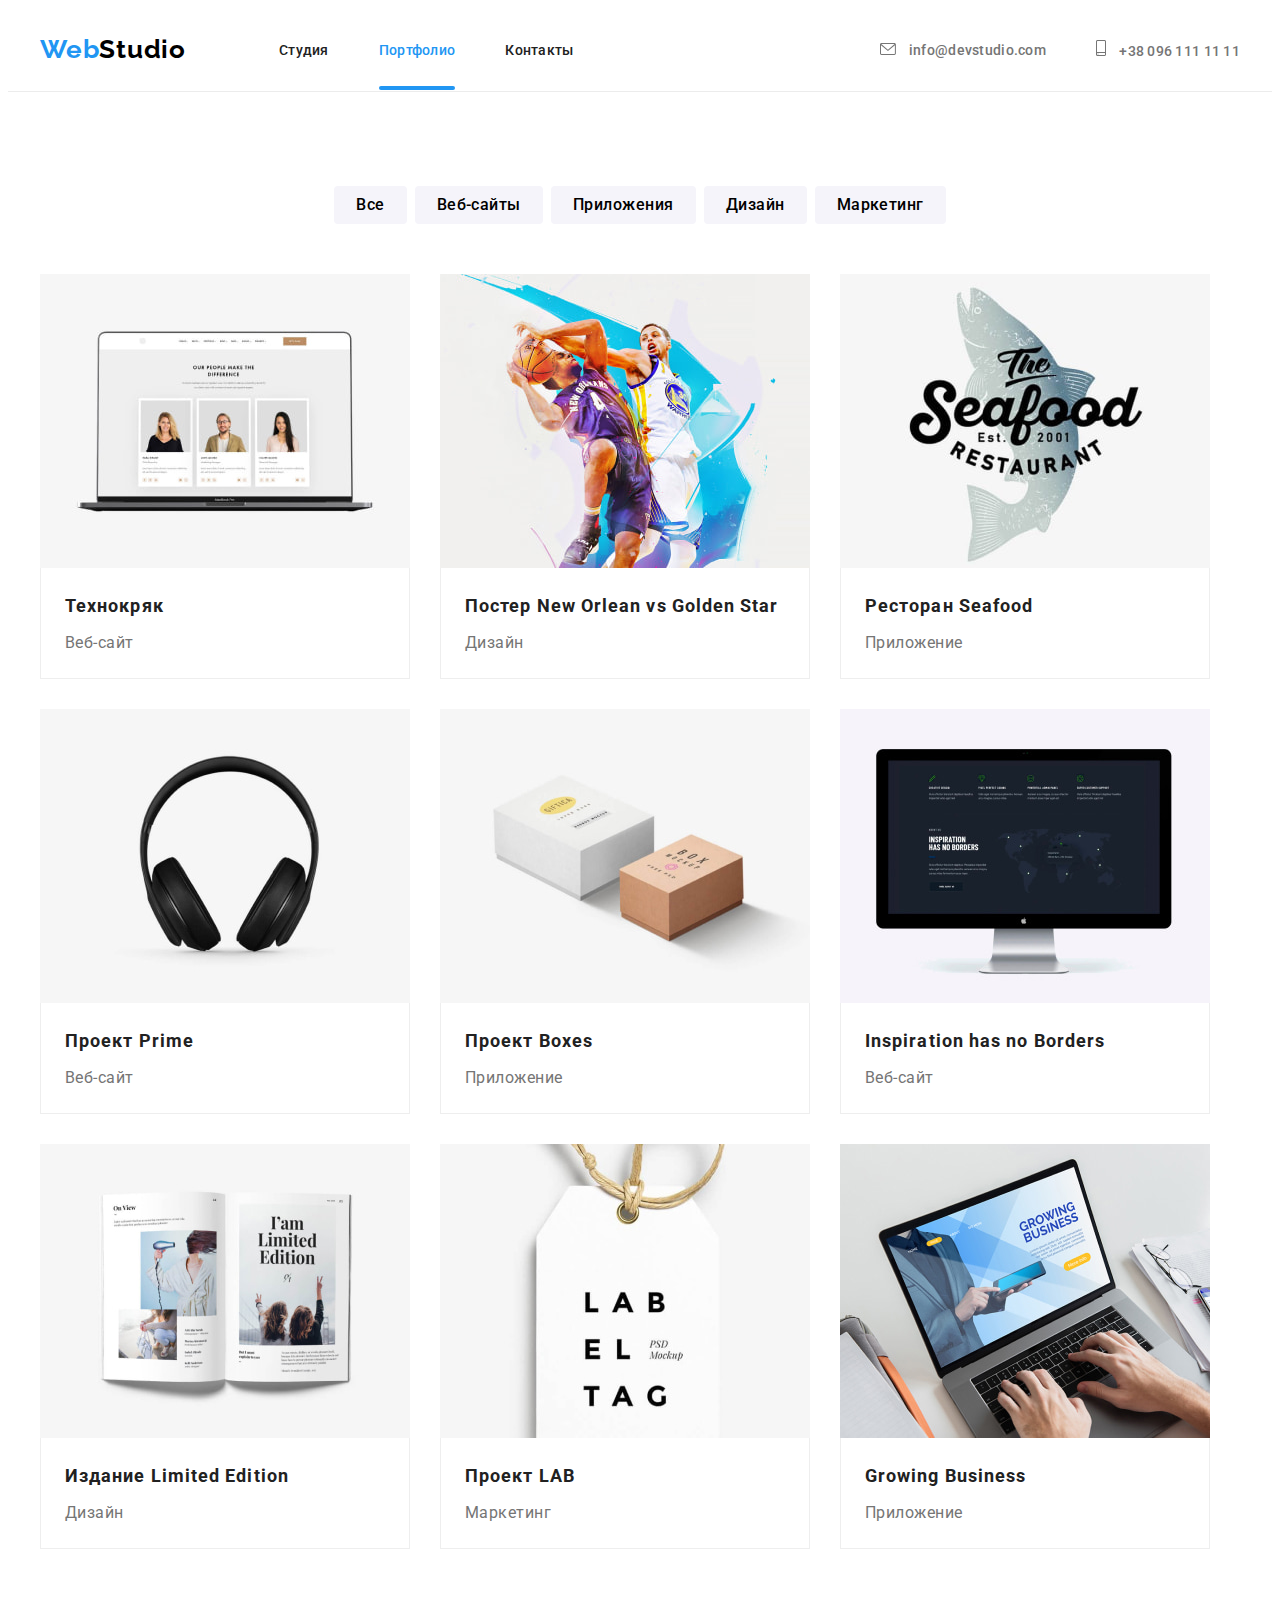
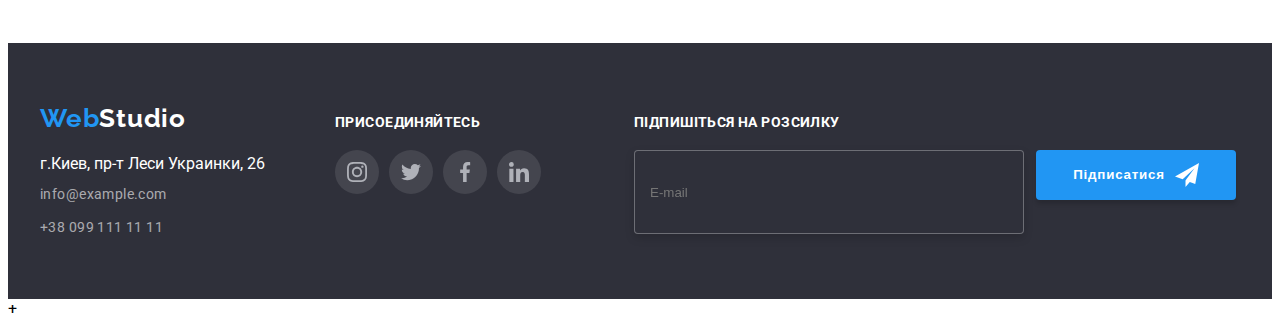
==== commit 4b0eaf2f: "hw7_scss" ====
--- a/portfolio.html
+++ b/portfolio.html
@@ -62,25 +62,33 @@
     <main>
       <section class="portfolio section">
         <!------ фильтр кнопок ------->
-        <div class="container portfolio-container">
+        <div class="container">
           <h1 class="visually-hidden">Наши работы</h1>
-          <ul class="portfolio-btn list">
-            <li class="item"><button class="btn" type="button">Все</button></li>
-            <li class="item"><button class="btn" type="button">Веб-сайты</button></li>
-            <li class="item"><button class="btn" type="button">Приложения</button></li>
-            <li class="item"><button class="btn" type="button">Дизайн</button></li>
-            <li class="item"><button class="btn" type="button">Маркетинг</button></li>
+          <ul class="btn-list list">
+            <li class="btn-list__item"><button class="btn-list__btn" type="button">Все</button></li>
+            <li class="btn-list__item">
+              <button class="btn-list__btn" type="button">Веб-сайты</button>
+            </li>
+            <li class="btn-list__item">
+              <button class="btn-list__btn" type="button">Приложения</button>
+            </li>
+            <li class="btn-list__item">
+              <button class="btn-list__btn" type="button">Дизайн</button>
+            </li>
+            <li class="btn-list__item">
+              <button class="btn-list__btn" type="button">Маркетинг</button>
+            </li>
           </ul>
 
           <!------ секция портфолио ----- -->
 
           <ul class="portfolio-list list">
-            <li class="item">
-              <a class="portfolio-link link" href="">
-                <div class="portfolio-box">
+            <li class="portfolio-list__item">
+              <a class="portfolio-list__link link" href="">
+                <div class="portfolio-list__box">
                   <img src="./images/portfolio/pic1.jpg" alt="ноутбук" width="370" height="294" />
-                  <div class="portfolio-overlay">
-                    <p class="portfolio-overlay-text">
+                  <div class="portfolio-list__overlay">
+                    <p class="portfolio-list__overlay-text">
                       Ресурс предлагает комплексные предложения с разным уровнем функционала и
                       сервисов. Все это позволит посетителю получить исчерпывающие сведения о
                       компании или частном лице.
@@ -88,147 +96,147 @@
                   </div>
                 </div>
 
-                <div class="portfolio-wrapper">
-                  <h2 class="portfolio-title">Технокряк</h2>
-                  <p class="portfolio-text">Веб-сайт</p>
-                </div>
-              </a>
-            </li>
-            <li class="item">
-              <a class="portfolio-link link" href="">
-                <div class="portfolio-box">
+                <div class="portfolio-list__wrapper">
+                  <h2 class="portfolio-list__title">Технокряк</h2>
+                  <p class="portfolio-list__text">Веб-сайт</p>
+                </div>
+              </a>
+            </li>
+            <li class="portfolio-list__item">
+              <a class="portfolio-list__link link" href="">
+                <div class="portfolio-list__box">
                   <img
                     src="./images/portfolio/pic2.jpg"
                     alt="баскейтболисты"
                     width="370"
                     height="294"
                   />
-                  <div class="portfolio-overlay">
-                    <p class="portfolio-overlay-text">
-                      Lorem ipsum dolor sit amet consectetur adipisicing elit. Expedita, recusandae.
-                    </p>
-                  </div>
-                </div>
-                <div class="portfolio-wrapper">
-                  <h2 class="portfolio-title">Постер New Orlean vs Golden Star</h2>
-                  <p class="portfolio-text">Дизайн</p>
-                </div>
-              </a>
-            </li>
-            <li class="item">
-              <a class="portfolio-link link" href="">
-                <div class="portfolio-box">
+                  <div class="portfolio-list__overlay">
+                    <p class="portfolio-list__overlay-text">
+                      Lorem ipsum dolor sit amet consectetur adipisicing elit. Expedita, recusandae.
+                    </p>
+                  </div>
+                </div>
+                <div class="portfolio-list__wrapper">
+                  <h2 class="portfolio-list__title">Постер New Orlean vs Golden Star</h2>
+                  <p class="portfolio-list__text">Дизайн</p>
+                </div>
+              </a>
+            </li>
+            <li class="portfolio-list__item">
+              <a class="portfolio-list__link link" href="">
+                <div class="portfolio-list__box">
                   <img
                     src="./images/portfolio/pic3.jpg"
                     alt="постер ресторана"
                     width="370"
                     height="294"
                   />
-                  <div class="portfolio-overlay">
-                    <p class="portfolio-overlay-text">
-                      Lorem ipsum dolor sit amet consectetur adipisicing elit. Expedita, recusandae.
-                    </p>
-                  </div>
-                </div>
-                <div class="portfolio-wrapper">
-                  <h2 class="portfolio-title">Ресторан Seafood</h2>
-                  <p class="portfolio-text">Приложение</p>
-                </div>
-              </a>
-            </li>
-            <li class="item">
-              <a class="portfolio-link link" href="">
-                <div class="portfolio-box">
+                  <div class="portfolio-list__overlay">
+                    <p class="portfolio-list__overlay-text">
+                      Lorem ipsum dolor sit amet consectetur adipisicing elit. Expedita, recusandae.
+                    </p>
+                  </div>
+                </div>
+                <div class="portfolio-list__wrapper">
+                  <h2 class="portfolio-list__title">Ресторан Seafood</h2>
+                  <p class="portfolio-list__text">Приложение</p>
+                </div>
+              </a>
+            </li>
+            <li class="portfolio-list__item">
+              <a class="portfolio-list__link link" href="">
+                <div class="portfolio-list__box">
                   <img src="./images/portfolio/pic4.jpg" alt="наушники" width="370" height="294" />
-                  <div class="portfolio-overlay">
-                    <p class="portfolio-overlay-text">
-                      Lorem ipsum dolor sit amet consectetur adipisicing elit. Expedita, recusandae.
-                    </p>
-                  </div>
-                </div>
-                <div class="portfolio-wrapper">
-                  <h2 class="portfolio-title">Проект Prime</h2>
-                  <p class="portfolio-text">Веб-сайт</p>
-                </div>
-              </a>
-            </li>
-            <li class="item">
-              <a class="portfolio-link link" href="">
-                <div class="portfolio-box">
+                  <div class="portfolio-list__overlay">
+                    <p class="portfolio-list__overlay-text">
+                      Lorem ipsum dolor sit amet consectetur adipisicing elit. Expedita, recusandae.
+                    </p>
+                  </div>
+                </div>
+                <div class="portfolio-list__wrapper">
+                  <h2 class="portfolio-list__title">Проект Prime</h2>
+                  <p class="portfolio-list__text">Веб-сайт</p>
+                </div>
+              </a>
+            </li>
+            <li class="portfolio-list__item">
+              <a class="portfolio-list__link link" href="">
+                <div class="portfolio-list__box">
                   <img src="./images/portfolio/pic5.jpg" alt="коробки" width="370" height="294" />
-                  <div class="portfolio-overlay">
-                    <p class="portfolio-overlay-text">
-                      Lorem ipsum dolor sit amet consectetur adipisicing elit. Expedita, recusandae.
-                    </p>
-                  </div>
-                </div>
-                <div class="portfolio-wrapper">
-                  <h2 class="portfolio-title">Проект Boxes</h2>
-                  <p class="portfolio-text">Приложение</p>
-                </div>
-              </a>
-            </li>
-            <li class="item">
-              <a class="portfolio-link link" href="">
-                <div class="portfolio-box">
+                  <div class="portfolio-list__overlay">
+                    <p class="portfolio-list__overlay-text">
+                      Lorem ipsum dolor sit amet consectetur adipisicing elit. Expedita, recusandae.
+                    </p>
+                  </div>
+                </div>
+                <div class="portfolio-list__wrapper">
+                  <h2 class="portfolio-list__title">Проект Boxes</h2>
+                  <p class="portfolio-list__text">Приложение</p>
+                </div>
+              </a>
+            </li>
+            <li class="portfolio-list__item">
+              <a class="portfolio-list__link link" href="">
+                <div class="portfolio-list__box">
                   <img src="./images/portfolio/pic6.jpg" alt="монитор" width="370" height="294" />
-                  <div class="portfolio-overlay">
-                    <p class="portfolio-overlay-text">
-                      Lorem ipsum dolor sit amet consectetur adipisicing elit. Expedita, recusandae.
-                    </p>
-                  </div>
-                </div>
-                <div class="portfolio-wrapper">
-                  <h2 class="portfolio-title">Inspiration has no Borders</h2>
-                  <p class="portfolio-text">Веб-сайт</p>
-                </div>
-              </a>
-            </li>
-            <li class="item">
-              <a class="portfolio-link link" href="">
-                <div class="portfolio-box">
+                  <div class="portfolio-list__overlay">
+                    <p class="portfolio-list__overlay-text">
+                      Lorem ipsum dolor sit amet consectetur adipisicing elit. Expedita, recusandae.
+                    </p>
+                  </div>
+                </div>
+                <div class="portfolio-list__wrapper">
+                  <h2 class="portfolio-list__title">Inspiration has no Borders</h2>
+                  <p class="portfolio-list__text">Веб-сайт</p>
+                </div>
+              </a>
+            </li>
+            <li class="portfolio-list__item">
+              <a class="portfolio-list__link link" href="">
+                <div class="portfolio-list__box">
                   <img src="./images/portfolio/pic7.jpg" alt="книга" width="370" height="294" />
-                  <div class="portfolio-overlay">
-                    <p class="portfolio-overlay-text">
-                      Lorem ipsum dolor sit amet consectetur adipisicing elit. Expedita, recusandae.
-                    </p>
-                  </div>
-                </div>
-                <div class="portfolio-wrapper">
-                  <h2 class="portfolio-title">Издание Limited Edition</h2>
-                  <p class="portfolio-text">Дизайн</p>
-                </div>
-              </a>
-            </li>
-            <li class="item">
-              <a class="portfolio-link link" href="">
-                <div class="portfolio-box">
+                  <div class="portfolio-list__overlay">
+                    <p class="portfolio-list__overlay-text">
+                      Lorem ipsum dolor sit amet consectetur adipisicing elit. Expedita, recusandae.
+                    </p>
+                  </div>
+                </div>
+                <div class="portfolio-list__wrapper">
+                  <h2 class="portfolio-list__title">Издание Limited Edition</h2>
+                  <p class="portfolio-list__text">Дизайн</p>
+                </div>
+              </a>
+            </li>
+            <li class="portfolio-list__item">
+              <a class="portfolio-list__link link" href="">
+                <div class="portfolio-list__box">
                   <img src="./images/portfolio/pic8.jpg" alt="бирка" width="370" height="294" />
-                  <div class="portfolio-overlay">
-                    <p class="portfolio-overlay-text">
-                      Lorem ipsum dolor sit amet consectetur adipisicing elit. Expedita, recusandae.
-                    </p>
-                  </div>
-                </div>
-                <div class="portfolio-wrapper">
-                  <h2 class="portfolio-title">Проект LAB</h2>
-                  <p class="portfolio-text">Маркетинг</p>
-                </div>
-              </a>
-            </li>
-            <li class="item">
-              <a class="portfolio-link link" href="">
-                <div class="portfolio-box">
+                  <div class="portfolio-list__overlay">
+                    <p class="portfolio-list__overlay-text">
+                      Lorem ipsum dolor sit amet consectetur adipisicing elit. Expedita, recusandae.
+                    </p>
+                  </div>
+                </div>
+                <div class="portfolio-list__wrapper">
+                  <h2 class="portfolio-list__title">Проект LAB</h2>
+                  <p class="portfolio-list__text">Маркетинг</p>
+                </div>
+              </a>
+            </li>
+            <li class="portfolio-list__item">
+              <a class="portfolio-list__link link" href="">
+                <div class="portfolio-list__box">
                   <img src="./images/portfolio/pic9.jpg" alt="ноутбук" width="370" height="294" />
-                  <div class="portfolio-overlay">
-                    <p class="portfolio-overlay-text">
-                      Lorem ipsum dolor sit amet consectetur adipisicing elit. Expedita, recusandae.
-                    </p>
-                  </div>
-                </div>
-                <div class="portfolio-wrapper">
-                  <h2 class="portfolio-title">Growing Business</h2>
-                  <p class="portfolio-text">Приложение</p>
+                  <div class="portfolio-list__overlay">
+                    <p class="portfolio-list__overlay-text">
+                      Lorem ipsum dolor sit amet consectetur adipisicing elit. Expedita, recusandae.
+                    </p>
+                  </div>
+                </div>
+                <div class="portfolio-list__wrapper">
+                  <h2 class="portfolio-list__title">Growing Business</h2>
+                  <p class="portfolio-list__text">Приложение</p>
                 </div>
               </a>
             </li>
@@ -239,79 +247,79 @@
     <!-------- Подвал------------------->
     <footer class="footer">
       <div class="container footer-container">
-        <div class="left">
-          <a class="logo-footer link" href="./index.html"> <span>Web</span>Studio </a>
+        <div class="footer__left-wrap">
+          <a class="logo logo--white link" href="./index.html"> <span>Web</span>Studio </a>
           <address>
-            <ul class="Address list">
-              <li class="item">
+            <ul class="address list">
+              <li class="address__item">
                 <a
-                  class="address-map link"
+                  class="address__map link"
                   href="https://goo.gl/maps/EmExBme9vj8FNuMq9"
                   target="_blank"
                   rel="noreferrer noopener"
                   >г.Киев, пр-т Леси Украинки, 26</a
                 >
               </li>
-              <li class="item">
-                <a class="address-contact link" href="maito:info@example.com">info@example.com</a>
+              <li class="address__item">
+                <a class="address__contact link" href="maito:info@example.com">info@example.com</a>
               </li>
-              <li class="item">
-                <a class="address-contact link" href="tel:+380991111111">+38 099 111 11 11</a>
+              <li class="address__item">
+                <a class="address__contact link" href="tel:+380991111111">+38 099 111 11 11</a>
               </li>
             </ul>
           </address>
         </div>
-        <div class="right">
-          <h3 class="right-title">присоединяйтесь</h3>
+        <div class="footer__center-wrap">
+          <h3 class="footer__title">присоединяйтесь</h3>
           <ul class="socials list">
-            <li class="socials-item">
+            <li class="socials__item">
               <a
-                class="socials-link socials-footer link"
+                class="socials__link socials__link--grey link"
                 href=""
                 target="_blank"
                 rel="noopener noreferrer"
                 aria-label="instagram"
               >
-                <svg class="social-icons" width="20" height="20">
+                <svg class="social__icons" width="20" height="20">
                   <use href="./images/icons.svg#instagram"></use>
                 </svg>
               </a>
             </li>
-            <li class="socials-item">
+            <li class="socials__item">
               <a
-                class="socials-link socials-footer link"
+                class="socials__link socials__link--grey link"
                 href=""
                 target="_blank"
                 rel="noopener noreferrer"
                 aria-label="instagram"
               >
-                <svg class="social-icons" width="20" height="20">
+                <svg class="social__icons" width="20" height="20">
                   <use href="./images/icons.svg#twitter"></use>
                 </svg>
               </a>
             </li>
-            <li class="socials-item">
+            <li class="socials__item">
               <a
-                class="socials-link socials-footer link"
+                class="socials__link socials__link--grey link"
                 href=""
                 target="_blank"
                 rel="noopener noreferrer"
                 aria-label="instagram"
               >
-                <svg class="social-icons" width="20" height="20">
+                <svg class="social__icons" width="20" height="20">
                   <use href="./images/icons.svg#facebook"></use>
                 </svg>
               </a>
             </li>
-            <li class="socials-item">
+            <li class="socials__item">
               <a
-                class="socials-link socials-footer link"
+                class="socials__link socials__link--grey link"
                 href=""
                 target="_blank"
                 rel="noopener noreferrer"
                 aria-label="instagram"
               >
-                <svg class="social-icons" width="20" height="20">
+                <svg class="social__icons" width="20" height="20">
                   <use href="./images/icons.svg#linkedin"></use>
                 </svg>
               </a>
@@ -320,12 +328,12 @@
         </div>
 
         <form class="form-footer" name="subscribe">
-          <h2 class="form-title">Підпишіться на розсилку</h2>
-          <div class="form-footer-wrap">
+          <h2 class="form-footer__title">Підпишіться на розсилку</h2>
+          <div class="form-footer__wrap">
             <label>
-              <input class="form-footer-email" type="email" name="email" placeholder="E-mail" />
+              <input class="form-footer__email" type="email" name="email" placeholder="E-mail" />
             </label>
-            <button class="form-footer-btn" type="submit">
+            <button class="form-footer__btn" type="submit">
               Підписатися
               <svg width="24" height="24">
                 <use href="./images/icons.svg#icon-send"></use>
@@ -335,5 +343,6 @@
         </form>
       </div>
     </footer>
+    +
   </body>
 </html>
--- a/css/styles.css
+++ b/css/styles.css
@@ -265,9 +265,7 @@
     padding-bottom:  94px;
 }
 
-.work__title,
-.team_title,
-.clients-title {
+.work__title {
     color: var(--title-txt-cl);
     font-size: 36px;
     line-height: 1.17;
@@ -316,40 +314,52 @@
    .team {
     background-color: var(--secondary-bg-cl);
    }
+   .team__title {
+    text-align: center;
+    margin-bottom: 50px;
+    
+    font-size: 36px;
+    line-height: 1.17;
+    letter-spacing: 0.03em;
+    
+    color: var(--title-txt-cl);
+    
+   }
    
-   
-   .team-title {
-    margin-bottom: 50px;
-   }
-   .team-list {
+   .team__list {
     display: flex;
     flex-wrap: wrap;
     gap: 30px;
     
    }
-   .team-list .item {
-    background-color:var(--card-bg-cl);
+
+   .team__item {
+    background-color: var(--card-bg-cl);
    }
-   .team-wrapper {
+   
+   .team__wrapper {
     padding-top: 30px;
     padding-bottom: 30px;
     text-align: center;
     width: 270px;
     box-shadow: 0px 1px 3px rgba(0, 0, 0, 0.12), 0px 1px 1px rgba(0, 0, 0, 0.14), 0px 2px 1px rgba(0, 0, 0, 0.2);
-        border-radius: 0px 0px 4px 4px;
+    border-radius: 0px 0px 4px 4px;
    
    }
    
-.team-descr {
-    color: var(--title-txt-cl);
+.team__descr {
+    margin-bottom: 10px;
+    
     font-weight: 500;
     font-size: 16px;
     line-height: calc(19 / 16);   
     letter-spacing: 0.03em;
-    margin-bottom: 10px;
-    
-}
-.team-text {
+
+    color: var(--title-txt-cl);
+    
+    
+}
+.team__text {
     color: var(--primary-txt-cl);
     line-height: calc(19 / 16);    
     letter-spacing: 0.03em;
@@ -362,52 +372,73 @@
     gap: 10px;
     margin-top: 16px;
     
- 
-}
-.socials svg {
+}
+
+.social__icons {
     fill: #AFB1B8;        
 }
-.socials-link {
+.socials__link {
+    display: flex;
+    align-items: center;
+    justify-content: center;
+   
     width: 44px;
     height: 44px;
     border-radius: 50%;
-    display: flex;
-    align-items: center;
-    justify-content: center;
+    
    
     transition: background-color 250ms;
     transition-timing-function: cubic-bezier(0.4, 0, 0.2, 1);
 }
-.socials-link:hover,
-.socials-link:focus {
+.socials__link:hover,
+.socials__link:focus {
  background-color: var(--accent-color);
 }
-.social-icons {
+.social__icons {
     transition: fill 250ms;
     transition-timing-function: cubic-bezier(0.4, 0, 0.2, 1);
 
 }
-.socials-link:hover .social-icons {
+.socials__link:hover .social__icons {
     fill: var(--white-cl);
 }
-.socials-link:focus .social-icons {
+
+.socials__link:focus .social__icons {
     fill: var(--white-cl);
 }
 
     /* Наши клиенты */
-.clients-list {
+.clients__title {
+    color: var(--title-txt-cl);
+    font-size: 36px;
+    line-height: 1.17;
+    letter-spacing: 0.03em;
+    text-align: center;
+
+}
+
+.clients__list {
     display: flex;
     align-items: center;
     justify-content: center;
     margin-top: 50px;
 }
 
-.clients-item {
-width: 170px;
-height: 92px;
-}
-
-.clients-link {
+.clients__item {
+    width: 170px;
+    height: 92px;
+}
+
+.clients__item:not(:last-child) {
+    margin-right: 30px;
+}
+.clients__icon {
+    fill: #AFB1B8;
+    transition: fill 250ms;
+    transition-timing-function: cubic-bezier(0.4, 0, 0.2, 1);
+}
+
+.clients__link{
     display: flex;
     align-items: center;
     justify-content: center;
@@ -420,32 +451,18 @@
     
 }
 
-.clients-icon {
-    transition: fill 250ms;
-    transition-timing-function: cubic-bezier(0.4, 0, 0.2, 1);
-}
-.clients-item:not(:last-child) {
-    margin-right: 30px;
-} 
-.clients-item svg {
-    fill: #AFB1B8;
-}
-.clients-link:hover,
-.clients-link:focus {
+.clients__link:hover,
+.clients__link:focus {
     border-color: var(--accent-color);
     
 }
 
-.clients-link:hover .clients-icon {
+.clients__link:hover .clients__icon {
     fill: var(--accent-color);
 }
-.clients-link:focus .clients-icon {
+.clients__link:focus .clients__icon {
     fill: var(--accent-color);
 }
-
-
-
-
 
 /* footer */
 .footer {
@@ -457,31 +474,30 @@
     display: flex;
     align-items: baseline;
 }
-.logo-footer {
-    color: var(--white-cl);
-    font-family: 'Raleway';
+
+.logo--white {
+    color: white;
+}
+address {
     font-style: normal;
-    font-weight: 700;
-    font-size: 26px;
-    line-height: calc(31 /26);
-    letter-spacing: 0.03em;
-
-    transition: color 250ms;
-    transition-timing-function: cubic-bezier(0.4, 0, 0.2, 1);
-    
-}
-.logo-footer:hover,
-.logo-footer:focus {
-    color: var(--accent-color);
-}
-
-.address-map {
+    margin-top: 20px;
+}
+
+.address__item+.address__item {
+    margin-top: 9px;
+}
+
+.address__map {
     color: var(--white-cl);
     transition: color 250ms;
     transition-timing-function: cubic-bezier(0.4, 0, 0.2, 1);
-
-}
-.address-contact {
+}
+
+.address__map:hover,
+.address__map:focus {
+    color: var(--accent-color);
+}
+.address__contact {
     color: rgba(255, 255, 255, 0.6);
     font-weight: 400;
     font-size: 14px;
@@ -492,22 +508,13 @@
     transition-timing-function: cubic-bezier(0.4, 0, 0.2, 1);
 
 }
-.address-map:hover,
-.address-map:focus {
+
+.address__contact:hover,
+.address__contact:focus {
     color: var(--accent-color);
 }
-.address-contact:hover,
-.address-contact:focus {
-    color: var(--accent-color);
-}
- address {
-    font-style: normal;
-    margin-top: 20px;
- }  
- address li +.item {
-    margin-top: 9px;
- }
-.right-title {
+ 
+.footer__title {
  font-size: 14px;
  line-height: calc(16 / 14);
  letter-spacing: 0.03em;
@@ -515,12 +522,70 @@
  color: #FFFFFF;
  margin-bottom: 20px;
 }
-.socials-footer {
+.socials__link--grey {
     background-color:rgba(255, 255, 255, 0.1);
 }
-.right .socials-link  svg {
-fill: white;
-}
+.footer__left-wrap {
+    margin-right: 70px;
+}
+
+.footer__center-wrap {
+    margin-right: 93px;
+}
+
+.form-footer__title {
+
+    font-size: 14px;
+    line-height: calc(16 / 14);
+    letter-spacing: 0.03em;
+    text-transform: uppercase;
+    margin-bottom: 20px;
+
+    color: #FFFFFF;
+}
+
+.form-footer__wrap {
+    display: flex;
+    gap: 12px;
+}
+
+.form-footer__btn {
+    display: flex;
+    align-items: center;
+    justify-content: center;
+    gap: 10px;
+    width: 200px;
+    height: 50px;
+
+    font-weight: 700;
+    line-height: calc(30 / 16);
+    text-align: center;
+    letter-spacing: 0.06em;
+
+
+    color: #FFFFFF;
+    cursor: pointer;
+
+
+    box-shadow: 0px 4px 4px rgba(0, 0, 0, 0.15);
+    border-radius: 4px;
+    border-color: transparent;
+    background-color: var(--accent-color);
+}
+
+.form-footer__email {
+    width: 358px;
+    height: 50px;
+    padding: 16px 15px;
+
+    border: 1px solid rgba(255, 255, 255, 0.3);
+    filter: drop-shadow(0px 4px 4px rgba(0, 0, 0, 0.15));
+    border-radius: 4px;
+    color: white;
+    background-color: var(--primary-bg-cl);
+}
+
+
 /* -----Модальное окно ----- */
 .backdrop {
     position: fixed;
@@ -552,7 +617,7 @@
     background-color: var(--white-cl);
     
 }
-.modal-btn {
+.modal__btn {
     position: absolute;
     top: 8px;
     right: 8px;
@@ -570,22 +635,22 @@
     background-color: #fff;
     cursor: pointer;  
 }
-.modal-btn:hover,
-.modal-btn:focus {
+.modal__btn:hover,
+.modal__btn:focus {
     fill: var(--accent-color);
     outline: transparent;
     border-color: var(--accent-color);
 
     transition: border-color 250ms cubic-bezier(0.4, 0, 0.2, 1) ;
 }
-.form-modal {
+.modal-form {
     text-align: center;
 }
-.registr-form-group {
+.modal-form__group {
     margin-bottom: 20px;
 }
 
-.modal-title {
+.modal-form__title {
     display: block;
     font-weight: 700;
     font-size: 20px;
@@ -595,7 +660,7 @@
     color: var(--title-txt-cl);
     margin-bottom: 12px;
 }
-.form-modal-label {
+.modal-form__label {
     display: block;
     position: relative;
     margin-bottom: 10px;
@@ -607,7 +672,7 @@
     color: var(--primary-txt-cl);
 }
 
-.label-title {
+.modal-form__subtitle {
     
     display: block;
     text-align: left; 
@@ -623,7 +688,7 @@
 
 }
 
-.form-modal-field {
+.modal-form__field {
     width: 100%;
     height: 40px;
     padding: 15px;
@@ -636,13 +701,13 @@
 }
 
 
-.form-modal-field:hover,
-.form-modal-field:focus {
+.modal-form__field:hover,
+.modal-form__field:focus {
     border-color: var(--accent-color);
     transition: border-color 250ms cubic-bezier(0.4, 0, 0.2, 1);
 }
-.form-modal-field:hover + .form-icon,
-.form-modal-field:focus + .form-icon {
+.modal-form__field:hover + .form-icon,
+.modal-form__field:focus + .form-icon {
     fill: var(--accent-color);
     transition: fill 250ms cubic-bezier(0.4, 0, 0.2, 1);
 }
@@ -655,7 +720,7 @@
 }
 
 
-.form-modal textarea {
+.modal-form__textarea {
     height: 120px;
     width: 100%;
     padding: 12px 16px;
@@ -664,13 +729,13 @@
     border: 1px solid rgba(33, 33, 33, 0.2);
     border-radius: 4px;
 }
-.form-modal textarea:hover,
-.form-modal textarea:focus {
+.modal-form__textarea:hover,
+.modal-form__textarea:focus {
     border-color: var(--accent-color);
     transition: border-color 250ms cubic-bezier(0.4, 0, 0.2, 1);
 }
 
-.form-modal-checkbox {
+.modal-form__checkbox {
     display: flex;
     align-items: center;
     justify-content: center;
@@ -678,19 +743,21 @@
     text-underline-position: under;
 }
 
-.checkbox-input:checked + .checkbox-icon .checkbox-icon-uncheck {
+.modal-form__icon-check {
     opacity: 0;
     transition: opacity 250ms cubic-bezier(0.4, 0, 0.2, 1);
 }
-.checkbox-icon-check {
+
+.modal-form__input:checked + .modal-form__icon .modal-form__icon-uncheck {
     opacity: 0;
     transition: opacity 250ms cubic-bezier(0.4, 0, 0.2, 1);
 }
-.checkbox-input:checked+.checkbox-icon .checkbox-icon-check {
+
+.modal-form__input:checked + .modal-form__icon .modal-form__icon-check {
     opacity: 1;
 }
 
-.form-agreement {
+.modal-form__agreement {
     font-weight: 400;
     font-size: 14px;
     
@@ -700,12 +767,12 @@
     letter-spacing: 0.03em;
     color: var(--primary-txt-cl);
 }
-.link-license {
+.modal-form__license {
     color: var(--accent-color);
     
 }
 
-.form-modal-btn {
+.modal-form__btn {
     display: inline-flex;
     align-items: center;
     justify-content: center;
@@ -726,76 +793,39 @@
     border-color: transparent;
     background-color: var(--accent-color);
 }
-.form-modal-btn:hover,
-.form-modal-btn:focus {
+.modal-form__btn:hover,
+.modal-form__btn:focus {
     background-color: #188CE8;
     transition: background-color 250ms cubic-bezier(0.4, 0, 0.2, 1);
     
 }
-
-.left {
-    margin-right: 70px;
-}
-.right {
-    margin-right: 93px;
-}
-
-
-.form-title {
-      
-    font-size: 14px;
-    line-height: calc(16 / 14);
-    letter-spacing: 0.03em;
-    text-transform: uppercase;
-    margin-bottom: 20px;
-
-    color: #FFFFFF;
-}
-.form-footer-wrap {
-    display: flex;
-    gap: 12px;
-}
-.form-footer-btn {
-    display: flex;
-    align-items: center;
-    justify-content: center;
-    gap: 10px;
-    width: 200px;
-    height: 50px;
-
-    font-weight: 700;
-    line-height: calc(30 / 16);
-    text-align: center;
-    letter-spacing: 0.06em;
-    
-    
-    color: #FFFFFF;
-    cursor: pointer;
-
-
-    box-shadow: 0px 4px 4px rgba(0, 0, 0, 0.15);
+/* конец модального окна */
+
+
+
+
+
+/* ----- portfolio page----------*/
+
+/* ------button list---- */
+
+.btn-list {
+    display: flex;
+    justify-content: center;
+    margin-bottom: 50px;
+
+}
+
+.btn-list__item:not(:last-child) {
+    margin-right: 8px;
+}
+
+.btn-list__btn {
+    padding: 6px 22px;
+    background-color: var(--secondary-bg-cl);
+    border: none;
     border-radius: 4px;
-    border-color: transparent;
-    background-color: var(--accent-color);
-}
-.form-footer-email {
-    width: 358px;
-    height: 50px;
-    padding: 16px 15px;
-
-    border: 1px solid rgba(255, 255, 255, 0.3);
-    filter: drop-shadow(0px 4px 4px rgba(0, 0, 0, 0.15));
-    border-radius: 4px;
-    color: white;
-    background-color: var(--primary-bg-cl);
-}
-
-
-
-/* ----- portfolio page----------*/
-
-/* ------button list---- */
-.btn {
+
     font-family: inherit;
     font-weight: 500;
     font-size: 16px;
@@ -803,60 +833,42 @@
     letter-spacing: 0.03em;
     cursor: pointer;
     background-color: var(--secondary-bg-cl);
-}
-.portfolio-btn {
-    display: flex;
-    justify-content: center;
-    margin-bottom: 50px;
-
-}
-
-.portfolio-btn .item+.item {
-    margin-left: 8px;
-    
-}
-.portfolio-btn .btn {
-    padding: 6px 22px;
-    background-color: var(--secondary-bg-cl);
-    border: none;
-    border-radius: 4px;
-}
-.btn {
+
     transition: color 250ms, background-color 250ms, box-shadow 250ms;
     transition-timing-function: cubic-bezier(0.4, 0, 0.2, 1);
 }
- .btn:hover,
- .btn:focus {
+ .btn-list__btn:hover,
+ .btn-list__btn:focus {
     color: var(--white-cl);
     background-color: var(--accent-color);
     box-shadow: 0px 3px 1px rgba(0, 0, 0, 0.1), 0px 1px 2px rgba(0, 0, 0, 0.08), 0px 2px 2px rgba(0, 0, 0, 0.12);
  }
 /* -----portfolio list----- */
-.portfolio-list .item {
+.portfolio-list__item {
     width: 370px;
 }
 
-.portfolio-link {
+.portfolio-list__link {
     display: block;
     transition: box-shadow 250ms;
     transition-timing-function: cubic-bezier(0.4, 0, 0.2, 1);
    
 }
 
-.portfolio-link:hover,
-.portfolio-link:focus {
+.portfolio-list__link:hover,
+.portfolio-list__link:focus {
     box-shadow: 0px 1px 1px rgba(0, 0, 0, 0.12), 0px 4px 4px rgba(0, 0, 0, 0.06), 1px 4px 6px rgba(0, 0, 0, 0.16);
 }
 
 
-.portfolio-title {
+.portfolio-list__title {
     font-size: 18px;
     line-height: calc(36 / 18);   
     letter-spacing: 0.06em;
     color: var(--title-txt-cl);
     margin-bottom: 4px;
 }
-.portfolio-text {
+.portfolio-list__text {
     color: var(--primary-txt-cl);
     line-height: calc(30 / 16);
     letter-spacing: 0.03em;
@@ -870,18 +882,17 @@
 .container-item {
     position: relative;
 }
-.portfolio-box {
+.portfolio-list__box {
     position: relative;
     overflow: hidden;
 }
 
 
-.portfolio-link:hover, 
-.portfolio-link:focus .portfolio-overlay {
+.portfolio-list__link:hover .portfolio-list__overlay {
     transform: translateY(0);
 }
 
-.portfolio-overlay {
+.portfolio-list__overlay {
     position: absolute;
     display: flex;
     align-items: center;
@@ -897,7 +908,7 @@
     background-color: var(--accent-color);
     
 }
-.portfolio-overlay-text {
+.portfolio-list__overlay-text {
     font-weight: 400;
     font-size: 18px;
     line-height: calc(28 / 18);
@@ -908,7 +919,7 @@
     
     
 }
-.portfolio-wrapper {
+.portfolio-list__wrapper {
     border: 1px solid #EEEEEE;
     border-top: none;
     padding: 20px 24px;
